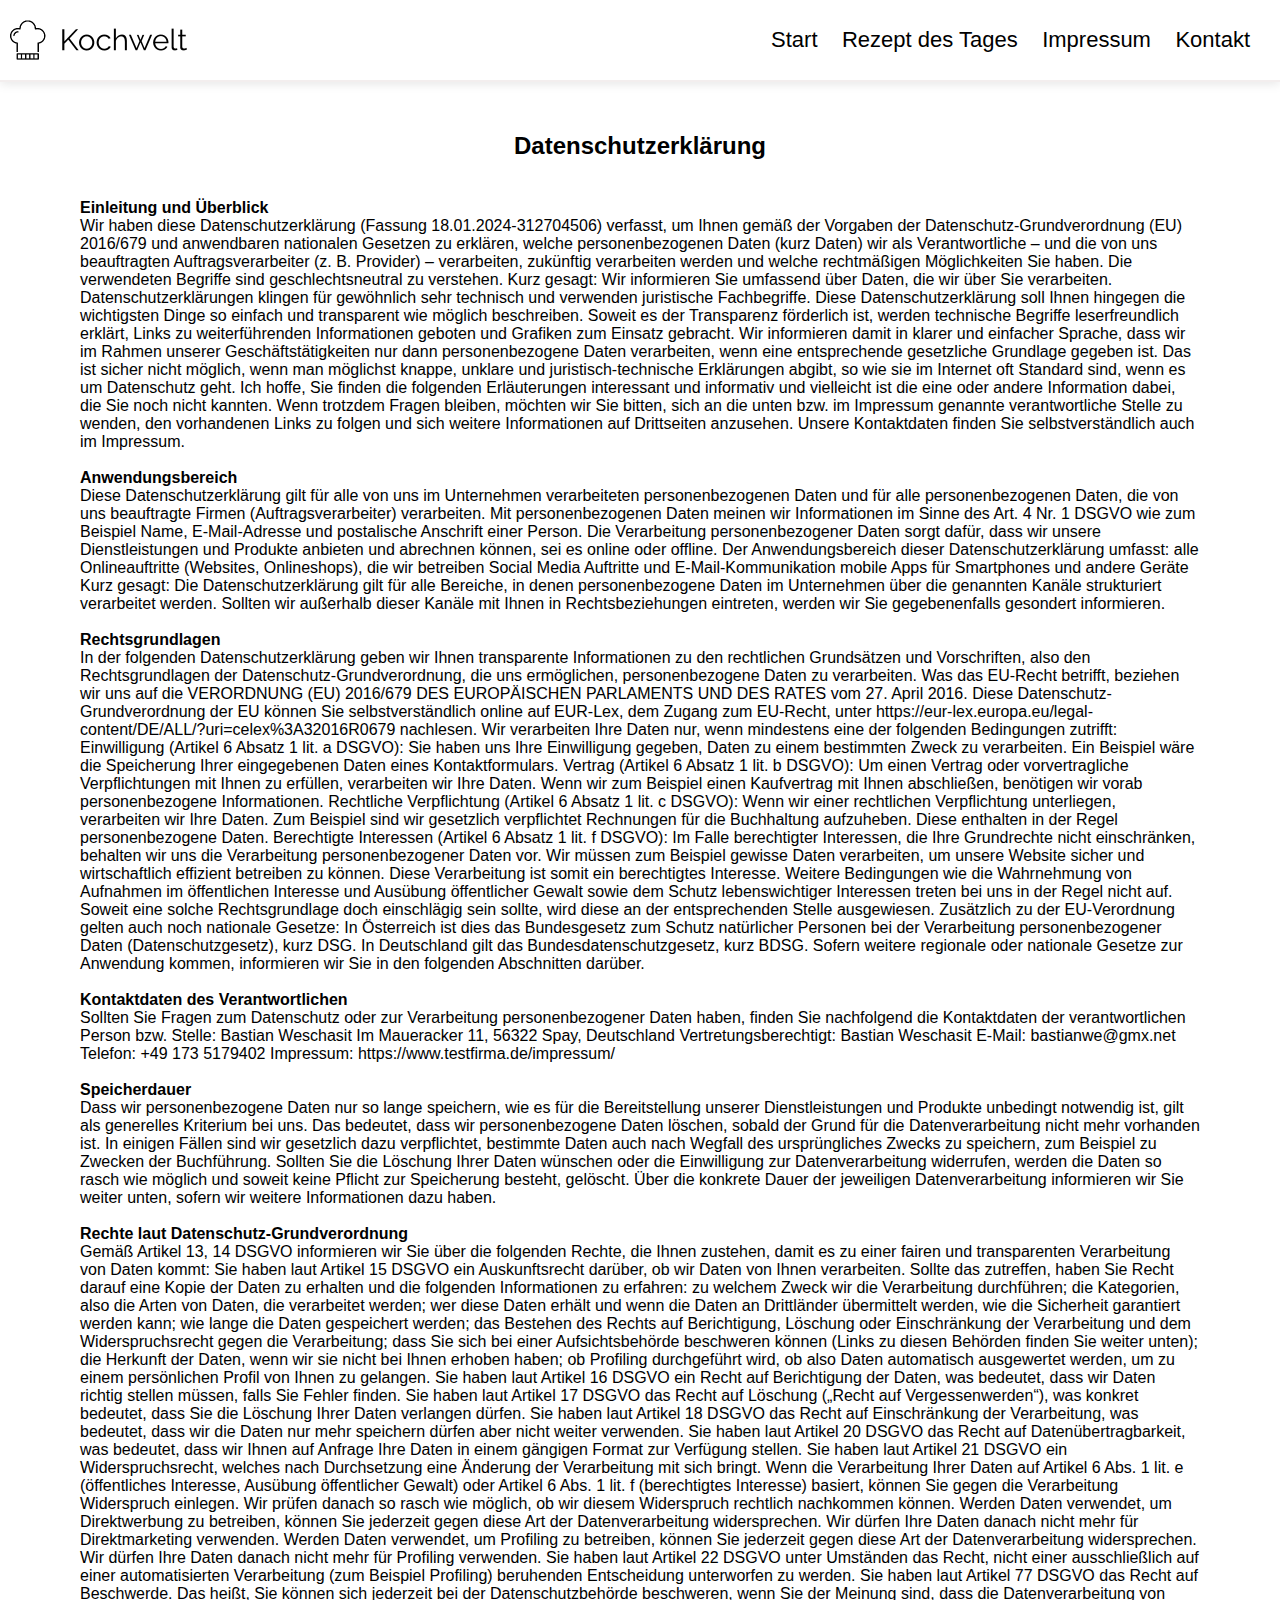
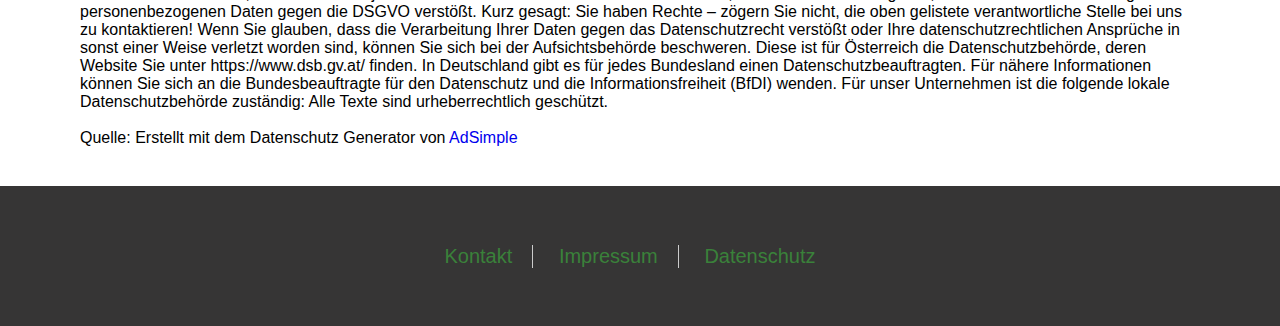
==== index_datenschutz.html @ af2f9a73 "first commit" ====
<!DOCTYPE html>
<html lang="en">

<head>
    <meta charset="UTF-8">
    <meta name="viewport" content="width=device-width, initial-scale=1.0">
    <title>Kochwelt</title>
    <link rel="stylesheet" href="style.css">
    <link rel="shortcut icon" href="img/icon.png" type="image/x-icon">
</head>

<body>
    <header>
        <div class="headerSection">
            <img src="img/logo.png" width="200px">
            <div class="navBar">
                <a href="index.html">Start</a>
                <a href="index_menu.html">Rezept des Tages</a>
                <a href="index_impressum.html">Impressum</a>
                <a href="index_mail.html">Kontakt</a>
            </div>
        </div>
    </header>
    <section class="impressum">
        <h2>Datenschutzerklärung</h2>
        <div>
            <p>
                <b>Einleitung und Überblick</b><br>
                Wir haben diese Datenschutzerklärung (Fassung 18.01.2024-312704506) verfasst, um Ihnen gemäß der
                Vorgaben der
                Datenschutz-Grundverordnung (EU) 2016/679 und anwendbaren nationalen Gesetzen zu erklären, welche
                personenbezogenen
                Daten (kurz Daten) wir als Verantwortliche – und die von uns beauftragten Auftragsverarbeiter (z. B.
                Provider) –
                verarbeiten, zukünftig verarbeiten werden und welche rechtmäßigen Möglichkeiten Sie haben. Die
                verwendeten Begriffe sind
                geschlechtsneutral zu verstehen. Kurz gesagt: Wir informieren Sie umfassend über Daten, die wir über Sie
                verarbeiten.
                Datenschutzerklärungen klingen für gewöhnlich sehr technisch und verwenden juristische Fachbegriffe.
                Diese
                Datenschutzerklärung soll Ihnen hingegen die wichtigsten Dinge so einfach und transparent wie möglich
                beschreiben.
                Soweit es der Transparenz förderlich ist, werden technische Begriffe leserfreundlich erklärt, Links zu
                weiterführenden
                Informationen geboten und Grafiken zum Einsatz gebracht. Wir informieren damit in klarer und einfacher
                Sprache, dass wir
                im Rahmen unserer Geschäftstätigkeiten nur dann personenbezogene Daten verarbeiten, wenn eine
                entsprechende gesetzliche
                Grundlage gegeben ist. Das ist sicher nicht möglich, wenn man möglichst knappe, unklare und
                juristisch-technische
                Erklärungen abgibt, so wie sie im Internet oft Standard sind, wenn es um Datenschutz geht. Ich hoffe,
                Sie finden die
                folgenden Erläuterungen interessant und informativ und vielleicht ist die eine oder andere Information
                dabei, die Sie
                noch nicht kannten. Wenn trotzdem Fragen bleiben, möchten wir Sie bitten, sich an die unten bzw. im
                Impressum genannte
                verantwortliche Stelle zu wenden, den vorhandenen Links zu folgen und sich weitere Informationen auf
                Drittseiten
                anzusehen. Unsere Kontaktdaten finden Sie selbstverständlich auch im Impressum.<br><br>
                <b>Anwendungsbereich</b><br>
                Diese Datenschutzerklärung gilt für alle von uns im Unternehmen verarbeiteten personenbezogenen Daten
                und für alle
                personenbezogenen Daten, die von uns beauftragte Firmen (Auftragsverarbeiter) verarbeiten. Mit
                personenbezogenen Daten
                meinen wir Informationen im Sinne des Art. 4 Nr. 1 DSGVO wie zum Beispiel Name, E-Mail-Adresse und
                postalische Anschrift
                einer Person. Die Verarbeitung personenbezogener Daten sorgt dafür, dass wir unsere Dienstleistungen und
                Produkte
                anbieten und abrechnen können, sei es online oder offline. Der Anwendungsbereich dieser
                Datenschutzerklärung umfasst:
                alle Onlineauftritte (Websites, Onlineshops), die wir betreiben Social Media Auftritte und
                E-Mail-Kommunikation mobile
                Apps für Smartphones und andere Geräte Kurz gesagt: Die Datenschutzerklärung gilt für alle Bereiche, in
                denen
                personenbezogene Daten im Unternehmen über die genannten Kanäle strukturiert verarbeitet werden. Sollten
                wir außerhalb
                dieser Kanäle mit Ihnen in Rechtsbeziehungen eintreten, werden wir Sie gegebenenfalls gesondert
                informieren.<br><br>
                <b>Rechtsgrundlagen</b><br>
                In der folgenden Datenschutzerklärung geben wir Ihnen transparente Informationen zu den rechtlichen
                Grundsätzen und
                Vorschriften, also den Rechtsgrundlagen der Datenschutz-Grundverordnung, die uns ermöglichen,
                personenbezogene Daten zu
                verarbeiten. Was das EU-Recht betrifft, beziehen wir uns auf die VERORDNUNG (EU) 2016/679 DES
                EUROPÄISCHEN PARLAMENTS
                UND DES RATES vom 27. April 2016. Diese Datenschutz-Grundverordnung der EU können Sie selbstverständlich
                online auf
                EUR-Lex, dem Zugang zum EU-Recht, unter
                https://eur-lex.europa.eu/legal-content/DE/ALL/?uri=celex%3A32016R0679
                nachlesen. Wir verarbeiten Ihre Daten nur, wenn mindestens eine der folgenden Bedingungen zutrifft:
                Einwilligung
                (Artikel 6 Absatz 1 lit. a DSGVO): Sie haben uns Ihre Einwilligung gegeben, Daten zu einem bestimmten
                Zweck zu
                verarbeiten. Ein Beispiel wäre die Speicherung Ihrer eingegebenen Daten eines Kontaktformulars. Vertrag
                (Artikel 6
                Absatz 1 lit. b DSGVO): Um einen Vertrag oder vorvertragliche Verpflichtungen mit Ihnen zu erfüllen,
                verarbeiten wir
                Ihre Daten. Wenn wir zum Beispiel einen Kaufvertrag mit Ihnen abschließen, benötigen wir vorab
                personenbezogene
                Informationen. Rechtliche Verpflichtung (Artikel 6 Absatz 1 lit. c DSGVO): Wenn wir einer rechtlichen
                Verpflichtung
                unterliegen, verarbeiten wir Ihre Daten. Zum Beispiel sind wir gesetzlich verpflichtet Rechnungen für
                die Buchhaltung
                aufzuheben. Diese enthalten in der Regel personenbezogene Daten. Berechtigte Interessen (Artikel 6
                Absatz 1 lit. f
                DSGVO): Im Falle berechtigter Interessen, die Ihre Grundrechte nicht einschränken, behalten wir uns die
                Verarbeitung
                personenbezogener Daten vor. Wir müssen zum Beispiel gewisse Daten verarbeiten, um unsere Website sicher
                und
                wirtschaftlich effizient betreiben zu können. Diese Verarbeitung ist somit ein berechtigtes Interesse.
                Weitere
                Bedingungen wie die Wahrnehmung von Aufnahmen im öffentlichen Interesse und Ausübung öffentlicher Gewalt
                sowie dem
                Schutz lebenswichtiger Interessen treten bei uns in der Regel nicht auf. Soweit eine solche
                Rechtsgrundlage doch
                einschlägig sein sollte, wird diese an der entsprechenden Stelle ausgewiesen. Zusätzlich zu der
                EU-Verordnung gelten
                auch noch nationale Gesetze: In Österreich ist dies das Bundesgesetz zum Schutz natürlicher Personen bei
                der
                Verarbeitung personenbezogener Daten (Datenschutzgesetz), kurz DSG. In Deutschland gilt das
                Bundesdatenschutzgesetz,
                kurz BDSG. Sofern weitere regionale oder nationale Gesetze zur Anwendung kommen, informieren wir Sie in
                den folgenden
                Abschnitten darüber.<br><br>
                <b>Kontaktdaten des Verantwortlichen</b><br>
                Sollten Sie Fragen zum Datenschutz oder zur Verarbeitung personenbezogener Daten haben, finden Sie
                nachfolgend die
                Kontaktdaten der verantwortlichen Person bzw. Stelle: Bastian Weschasit Im Maueracker 11,
                56322 Spay,
                Deutschland Vertretungsberechtigt: Bastian Weschasit E-Mail: bastianwe@gmx.net Telefon: +49 173 5179402
                Impressum:
                https://www.testfirma.de/impressum/<br><br>
                <b>Speicherdauer</b><br>
                Dass wir personenbezogene Daten nur so lange speichern, wie es für die Bereitstellung unserer
                Dienstleistungen und
                Produkte unbedingt notwendig ist, gilt als generelles Kriterium bei uns. Das bedeutet, dass wir
                personenbezogene Daten
                löschen, sobald der Grund für die Datenverarbeitung nicht mehr vorhanden ist. In einigen Fällen sind wir
                gesetzlich dazu
                verpflichtet, bestimmte Daten auch nach Wegfall des ursprüngliches Zwecks zu speichern, zum Beispiel zu
                Zwecken der
                Buchführung. Sollten Sie die Löschung Ihrer Daten wünschen oder die Einwilligung zur Datenverarbeitung
                widerrufen,
                werden die Daten so rasch wie möglich und soweit keine Pflicht zur Speicherung besteht, gelöscht. Über
                die konkrete
                Dauer der jeweiligen Datenverarbeitung informieren wir Sie weiter unten, sofern wir weitere
                Informationen dazu haben.<br><br>
                <b>Rechte laut Datenschutz-Grundverordnung</b><br>
                Gemäß Artikel 13, 14 DSGVO informieren wir Sie über die folgenden Rechte, die Ihnen zustehen, damit es
                zu einer fairen
                und transparenten Verarbeitung von Daten kommt: Sie haben laut Artikel 15 DSGVO ein Auskunftsrecht
                darüber, ob wir Daten
                von Ihnen verarbeiten. Sollte das zutreffen, haben Sie Recht darauf eine Kopie der Daten zu erhalten und
                die folgenden
                Informationen zu erfahren: zu welchem Zweck wir die Verarbeitung durchführen; die Kategorien, also die
                Arten von Daten,
                die verarbeitet werden; wer diese Daten erhält und wenn die Daten an Drittländer übermittelt werden, wie
                die Sicherheit
                garantiert werden kann; wie lange die Daten gespeichert werden; das Bestehen des Rechts auf
                Berichtigung, Löschung oder
                Einschränkung der Verarbeitung und dem Widerspruchsrecht gegen die Verarbeitung; dass Sie sich bei einer
                Aufsichtsbehörde beschweren können (Links zu diesen Behörden finden Sie weiter unten); die Herkunft der
                Daten, wenn wir
                sie nicht bei Ihnen erhoben haben; ob Profiling durchgeführt wird, ob also Daten automatisch ausgewertet
                werden, um zu
                einem persönlichen Profil von Ihnen zu gelangen. Sie haben laut Artikel 16 DSGVO ein Recht auf
                Berichtigung der Daten,
                was bedeutet, dass wir Daten richtig stellen müssen, falls Sie Fehler finden. Sie haben laut Artikel 17
                DSGVO das Recht
                auf Löschung („Recht auf Vergessenwerden“), was konkret bedeutet, dass Sie die Löschung Ihrer Daten
                verlangen dürfen.
                Sie haben laut Artikel 18 DSGVO das Recht auf Einschränkung der Verarbeitung, was bedeutet, dass wir die
                Daten nur mehr
                speichern dürfen aber nicht weiter verwenden. Sie haben laut Artikel 20 DSGVO das Recht auf
                Datenübertragbarkeit, was
                bedeutet, dass wir Ihnen auf Anfrage Ihre Daten in einem gängigen Format zur Verfügung stellen. Sie
                haben laut Artikel
                21 DSGVO ein Widerspruchsrecht, welches nach Durchsetzung eine Änderung der Verarbeitung mit sich
                bringt. Wenn die
                Verarbeitung Ihrer Daten auf Artikel 6 Abs. 1 lit. e (öffentliches Interesse, Ausübung öffentlicher
                Gewalt) oder Artikel
                6 Abs. 1 lit. f (berechtigtes Interesse) basiert, können Sie gegen die Verarbeitung Widerspruch
                einlegen. Wir prüfen
                danach so rasch wie möglich, ob wir diesem Widerspruch rechtlich nachkommen können. Werden Daten
                verwendet, um
                Direktwerbung zu betreiben, können Sie jederzeit gegen diese Art der Datenverarbeitung widersprechen.
                Wir dürfen Ihre
                Daten danach nicht mehr für Direktmarketing verwenden. Werden Daten verwendet, um Profiling zu
                betreiben, können Sie
                jederzeit gegen diese Art der Datenverarbeitung widersprechen. Wir dürfen Ihre Daten danach nicht mehr
                für Profiling
                verwenden. Sie haben laut Artikel 22 DSGVO unter Umständen das Recht, nicht einer ausschließlich auf
                einer
                automatisierten Verarbeitung (zum Beispiel Profiling) beruhenden Entscheidung unterworfen zu werden. Sie
                haben laut
                Artikel 77 DSGVO das Recht auf Beschwerde. Das heißt, Sie können sich jederzeit bei der
                Datenschutzbehörde beschweren,
                wenn Sie der Meinung sind, dass die Datenverarbeitung von personenbezogenen Daten gegen die DSGVO
                verstößt. Kurz gesagt:
                Sie haben Rechte – zögern Sie nicht, die oben gelistete verantwortliche Stelle bei uns zu kontaktieren!
                Wenn Sie
                glauben, dass die Verarbeitung Ihrer Daten gegen das Datenschutzrecht verstößt oder Ihre
                datenschutzrechtlichen
                Ansprüche in sonst einer Weise verletzt worden sind, können Sie sich bei der Aufsichtsbehörde
                beschweren. Diese ist für
                Österreich die Datenschutzbehörde, deren Website Sie unter https://www.dsb.gv.at/ finden. In Deutschland
                gibt es für
                jedes Bundesland einen Datenschutzbeauftragten. Für nähere Informationen können Sie sich an die
                Bundesbeauftragte für
                den Datenschutz und die Informationsfreiheit (BfDI) wenden. Für unser Unternehmen ist die folgende
                lokale
                Datenschutzbehörde zuständig: Alle Texte sind urheberrechtlich geschützt.<br><br> Quelle: Erstellt mit
                dem
                Datenschutz Generator
                von <a href="https://www.adsimple.de/datenschutz-generator/" target="_blank"
                    style="text-decoration: none;">AdSimple</a>
            </p>
        </div>
    </section>
    <footer>
        <a href="index_mail.html">Kontakt</a>
        <a href="index_impressum.html">Impressum</a>
        <a href="index_datenschutz.html">Datenschutz</a>
    </footer>
</body>

</html>
---- style.css ----
body {
  margin: 0;
  font-family: sans-serif;
  scrollbar-width: thin;
  scrollbar-color: transparent transparent;

}

body::-webkit-scrollbar {
  width: 8px;
}

body::-webkit-scrollbar-thumb {
  background-color: #535753;
  border-radius: 6px;
}

body::-webkit-scrollbar-track {
  background-color: #f0f0f0;
}

.headerSection {
  display: flex;
  justify-content: space-between;
  padding: 10px;
  align-items: center;
  border-bottom: 2px solid #f3eeee;
  box-shadow: 0px 2px 10px rgba(0, 0, 0, 0.1);
}

.navBar a {
  margin-right: 20px;
  font-size: 22px;
  text-decoration: none;
  color: black;
}

.navBar a:hover {
  color: rgb(13, 102, 13);
  border-bottom: 2px solid rgb(13, 102, 13);
}

.recipeOfTheDay {
  display: flex;
  margin: 30px 80px 30px 80px;
}

.recipePicture img {
  width: 300px;
  height: 300px;
  border-radius: 20px;
  object-fit: cover;
}

.recipeDescription {
  padding-left: 30px;
}

.recipeDescription p {
  margin-bottom: 40px;
}

.otherRecipeSection {
  background-color: rgb(248, 244, 244);
  padding: 25px;
}

.otherRecipeSection h2 {
  text-align: center;
  margin-bottom: 30px;
}

.allOtherRecipe {
  display: flex;
  justify-content: space-around;
}

.otherRecipe img {
  object-fit: cover;
  border-radius: 20px;
  cursor: pointer;
  transition: transform 0.3s ease;
  margin-bottom: 10px;
}

.otherRecipe img:hover {
  transform: scale(1.1);
}

.otherRecipe {
  display: flex;
  flex-direction: column;
}

.otherRecipe span {
  text-align: center;
  font-size: 20px;
  margin-top: 10px;
  font-weight: bold;
}

.newsSection h2 {
  text-align: center;
  margin-bottom: 30px;
  margin-top: 40px;

}

.newsSection {
  margin: 30px 80px 30px 80px;
}

.newsDescription p {
  margin-right: 30px;
  margin-top: 50px;
}

.news {
  display: flex;
}

.news img {
  object-fit: cover;
  border-radius: 20px;
}

footer {
  height: 140px;
  background-color: rgb(54, 53, 53);
  display: flex;
  align-items: center;
  justify-content: center;
  gap: 2%;
  margin-bottom: 0;
}

footer a {
  text-decoration: none;
  color: rgb(58, 129, 58);
  border-right: 1px solid #ccc;
  padding-right: 20px;
  font-size: 20px;
}

footer a:last-child {
  border-right: none;
}

footer a:hover {
  color: #06611a;
}

.contact {
  margin: 46px 80px 30px 80px;
}

form {
  max-width: 400px;
  margin: 30px 80px 60px 80px;
}

label {
  display: block;
  margin-bottom: 10px;
}

input {
  width: 100%;
  padding: 8px;
  margin-top: 4px;
  margin-bottom: 10px;
  box-sizing: border-box;
}

textarea {
  width: 100%;
  height: 300px;
  padding: 10px;
  margin-top: 4px;
  margin-bottom: 10px;
  box-sizing: border-box;
}

button {
  background-color: #4caf50;
  color: white;
  padding: 10px 15px;
  border: none;
  border-radius: 5px;
  cursor: pointer;
}

button:hover {
  background-color: #45a049;
}

.popup {
  display: none;
  position: fixed;
  top: 50%;
  left: 50%;
  transform: translate(-50%, -50%);
  background-color: #4caf50;
  padding: 50px;
  color: white;
  border-radius: 10px;
}

.popup-content {
  text-align: center;
}

.close {
  position: absolute;
  top: 10px;
  right: 10px;
  font-size: 20px;
  cursor: pointer;
}

.impressum h2 {
  text-align: center;
  margin-bottom: 39px;
  margin-top: 50px;
}

.impressum {
  margin: 30px 80px 39px 80px;
}

.recipeSection img {
  object-fit: cover;
  border-radius: 20px;
}

.recipeSection {
  margin: 30px 80px 30px 80px;
}

.recipeSection h3 {
  margin: 30px 0px 10px 0px;
}

.recipeInfo {
  margin-bottom: 50px;
}

.recipeInfo span {
  align-items: center;
  background: #8686854d;
  border-radius: 8px;
  display: inline-flex;
  height: 16px;
  margin: 5px 5px 5px 0px;
  padding: 6px 8px;
}

.recipeInfo span i {
  padding-right: 8px;
}

.portions {
  display: flex;
  align-items: center;
}

.portions input {
  padding: 10px;
  margin-right: 0;
  border: 1px solid #ccc;
  box-sizing: border-box;
  border-radius: 0;
  border-right: none;
  border-top-left-radius: 10px;
  border-bottom-left-radius: 10px;
}

.buttons {
  padding: 10px;
  margin-right: 0;
  border: 1px solid #ccc;
  box-sizing: border-box;
  border-radius: 0;
  margin-bottom: 5px;
  border-top-right-radius: 10px;
  border-bottom-right-radius: 10px;
}

.portions input {
  max-width: 100px;
  text-align: center;
}

.portions p {
  margin-right: 5px;
}

table {
  border-collapse: collapse;
  width: 100%;
}

tbody tr:nth-child(odd) {
  background-color: #f2f2f2;
}

tbody tr:nth-child(even) {
  background-color: #ffffff;
}

td {
  padding: 8px;
  text-align: left;
  border-spacing: 0;
}

.t-left {
  width: 3%;
}

.t-right {
  width: 70%;
}

.preparationInfo span {
  align-items: center;
  background: #8686854d;
  border-radius: 8px;
  display: inline-flex;
  height: 16px;
  margin: 5px 5px 5px 0px;
  padding: 6px 8px;
}

.preparationInfo span i {
  padding-right: 8px;
}
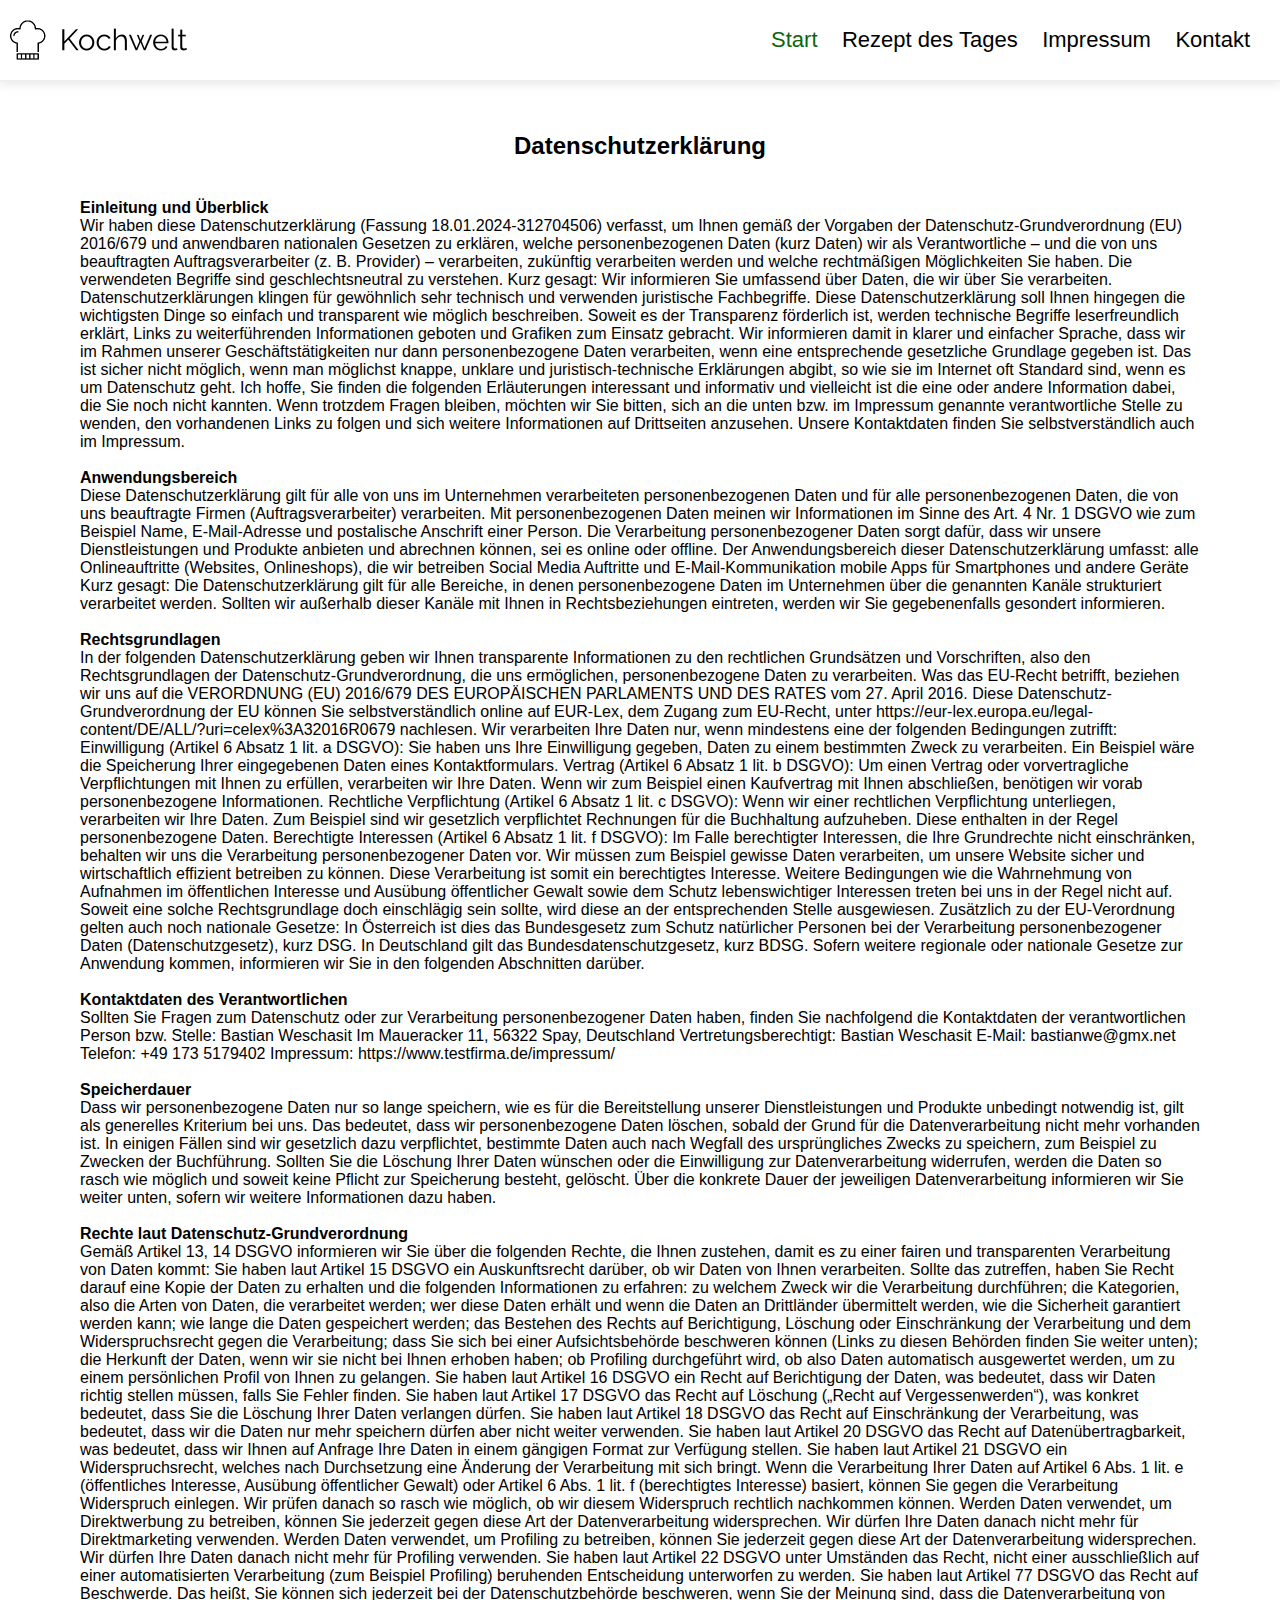
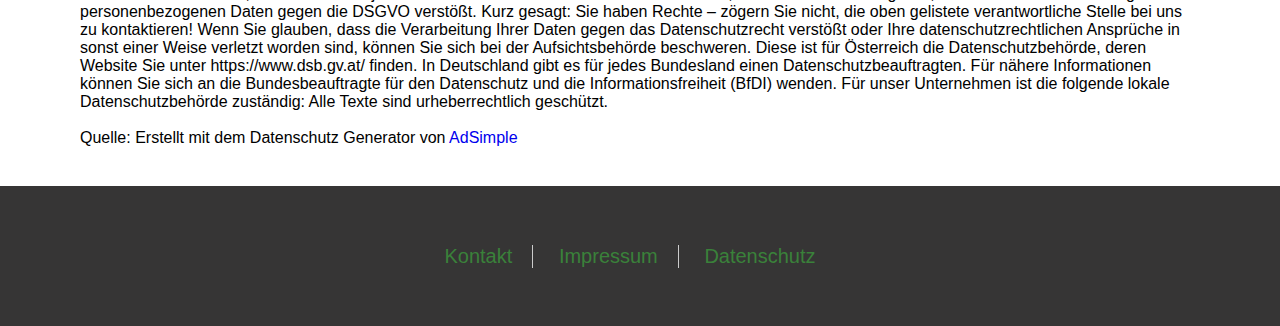
==== commit 0774a2e3: "finished" ====
--- a/index_datenschutz.html
+++ b/index_datenschutz.html
@@ -12,12 +12,18 @@
 <body>
     <header>
         <div class="headerSection">
-            <img src="img/logo.png" width="200px">
+            <img onclick="window.location.href='index.html'" src="img/logo.png" style="cursor: pointer;" width="200px">
             <div class="navBar">
-                <a href="index.html">Start</a>
+                <a href="index.html" style="color: rgb(13, 102, 13);">Start</a>
                 <a href="index_menu.html">Rezept des Tages</a>
                 <a href="index_impressum.html">Impressum</a>
                 <a href="index_mail.html">Kontakt</a>
+            </div>
+            <div class="hamburger" onclick="toggleNavBar()">
+                <span class="bar"></span>
+                <span class="bar"></span>
+                <span class="bar"></span>
+                <span class="bar"></span>
             </div>
         </div>
     </header>
--- a/style.css
+++ b/style.css
@@ -58,61 +58,6 @@
 
 .recipeDescription p {
   margin-bottom: 40px;
-}
-
-.otherRecipeSection {
-  background-color: rgb(248, 244, 244);
-  padding: 25px;
-}
-
-.otherRecipeSection h2 {
-  text-align: center;
-  margin-bottom: 30px;
-}
-
-.allOtherRecipe {
-  display: flex;
-  justify-content: space-around;
-}
-
-.otherRecipe img {
-  object-fit: cover;
-  border-radius: 20px;
-  cursor: pointer;
-  transition: transform 0.3s ease;
-  margin-bottom: 10px;
-}
-
-.otherRecipe img:hover {
-  transform: scale(1.1);
-}
-
-.otherRecipe {
-  display: flex;
-  flex-direction: column;
-}
-
-.otherRecipe span {
-  text-align: center;
-  font-size: 20px;
-  margin-top: 10px;
-  font-weight: bold;
-}
-
-.newsSection h2 {
-  text-align: center;
-  margin-bottom: 30px;
-  margin-top: 40px;
-
-}
-
-.newsSection {
-  margin: 30px 80px 30px 80px;
-}
-
-.newsDescription p {
-  margin-right: 30px;
-  margin-top: 50px;
 }
 
 .news {
@@ -228,110 +173,182 @@
   margin: 30px 80px 39px 80px;
 }
 
-.recipeSection img {
+.sectionDesireForNewThings {
+  background-color: rgb(248, 244, 244);
+  padding: 25px;
+}
+
+.sectionDesireForNewThings h2 {
+  text-align: center;
+  margin-bottom: 30px;
+}
+
+.allRecipes {
+  display: flex;
+  justify-content: space-around;
+}
+
+
+.recipes img {
   object-fit: cover;
   border-radius: 20px;
-}
-
-.recipeSection {
+  cursor: pointer;
+  transition: transform 0.3s ease;
+  margin-bottom: 10px;
+}
+
+.recipes img:hover {
+  transform: scale(1.1);
+}
+
+.recipes {
+  display: flex;
+  flex-direction: column;
+}
+
+.recipes span {
+  text-align: center;
+  font-size: 20px;
+  margin-top: 10px;
+  font-weight: bold;
+}
+
+.sectionNews h2 {
+  text-align: center;
+  margin-bottom: 30px;
+  margin-top: 40px;
+
+}
+
+.sectionNews {
   margin: 30px 80px 30px 80px;
 }
 
-.recipeSection h3 {
-  margin: 30px 0px 10px 0px;
-}
-
-.recipeInfo {
-  margin-bottom: 50px;
-}
-
-.recipeInfo span {
-  align-items: center;
-  background: #8686854d;
-  border-radius: 8px;
-  display: inline-flex;
-  height: 16px;
-  margin: 5px 5px 5px 0px;
-  padding: 6px 8px;
-}
-
-.recipeInfo span i {
-  padding-right: 8px;
-}
-
-.portions {
-  display: flex;
-  align-items: center;
-}
-
-.portions input {
-  padding: 10px;
-  margin-right: 0;
-  border: 1px solid #ccc;
-  box-sizing: border-box;
-  border-radius: 0;
-  border-right: none;
-  border-top-left-radius: 10px;
-  border-bottom-left-radius: 10px;
-}
-
-.buttons {
-  padding: 10px;
-  margin-right: 0;
-  border: 1px solid #ccc;
-  box-sizing: border-box;
-  border-radius: 0;
-  margin-bottom: 5px;
-  border-top-right-radius: 10px;
-  border-bottom-right-radius: 10px;
-}
-
-.portions input {
-  max-width: 100px;
-  text-align: center;
-}
-
-.portions p {
-  margin-right: 5px;
-}
-
-table {
-  border-collapse: collapse;
-  width: 100%;
-}
-
-tbody tr:nth-child(odd) {
-  background-color: #f2f2f2;
-}
-
-tbody tr:nth-child(even) {
-  background-color: #ffffff;
-}
-
-td {
-  padding: 8px;
-  text-align: left;
-  border-spacing: 0;
-}
-
-.t-left {
-  width: 3%;
-}
-
-.t-right {
-  width: 70%;
-}
-
-.preparationInfo span {
-  align-items: center;
-  background: #8686854d;
-  border-radius: 8px;
-  display: inline-flex;
-  height: 16px;
-  margin: 5px 5px 5px 0px;
-  padding: 6px 8px;
-}
-
-.preparationInfo span i {
-  padding-right: 8px;
+.news {
+  display: flex;
+}
+
+.news img {
+  object-fit: cover;
+  border-radius: 20px;
+}
+
+.navBar {
+  display: block;
+}
+
+.descriptionNews {
+  margin-right: 30px;
+  margin-top: 5px;
+}
+
+.hamburger {
+  display: none;
+  cursor: pointer;
+}
+
+.bar {
+  display: block;
+  width: 25px;
+  height: 3px;
+  margin: 5px auto;
+  -webkit-transition: all 0.3s ease-in-out;
+  transition: all 0.3s ease-in-out;
+  background-color: white;
+}
+
+@media (max-width: 770px) {
+  .recipeOfTheDay {
+    flex-direction: column;
+  }
+
+  .recipePicture {
+    display: flex;
+    justify-content: center;
+  }
+
+  .recipeDescription {
+    padding-left: 0;
+  }
+
+  .allRecipes {
+    flex-direction: column;
+    justify-content: center;
+    align-items: center;
+  }
+
+  .recipes span {
+    text-align: center;
+    font-size: 20px;
+    font-weight: bold;
+    margin-bottom: 40px;
+  }
+}
+
+@media (max-width: 750px) {
+  .navBar {
+    display: none;
+  }
+
+  .navBar.active {
+    display: block;
+    background-color: #ffffff;
+    position: absolute;
+    top: 60px;
+    left: 0;
+    width: 100%;
+
+    opacity: 80%;
+  }
+
+  .navBar.active a {
+    display: block;
+    padding: 10px;
+    color: #000000;
+    /* Textfarbe ändern */
+    text-decoration: none;
+    border-bottom: 1px solid #bdbdbd;
+    /* Fügt Trennlinien zwischen den Links hinzu */
+  }
+
+  .hamburger {
+    display: block;
+    cursor: pointer;
+  }
+
+  .bar {
+    display: block;
+    background-color: #333;
+    height: 3px;
+    margin: 6px 0;
+  }
+}
+
+@media (max-width: 555px) {
+  .news {
+    flex-direction: column;
+    justify-content: center;
+    align-items: center;
+  }
+
+  .news img {
+    margin-top: 30px;
+    width: 250px;
+    height: 200px;
+  }
+
+  .descriptionNews {
+    margin-right: 0;
+  }
+}
+
+@media (max-width: 400px) {
+  .recipePicture img {
+    width: 200px;
+    height: 200px;
+  }
+
+  footer a {
+    font-size: 15px;
+  }
 }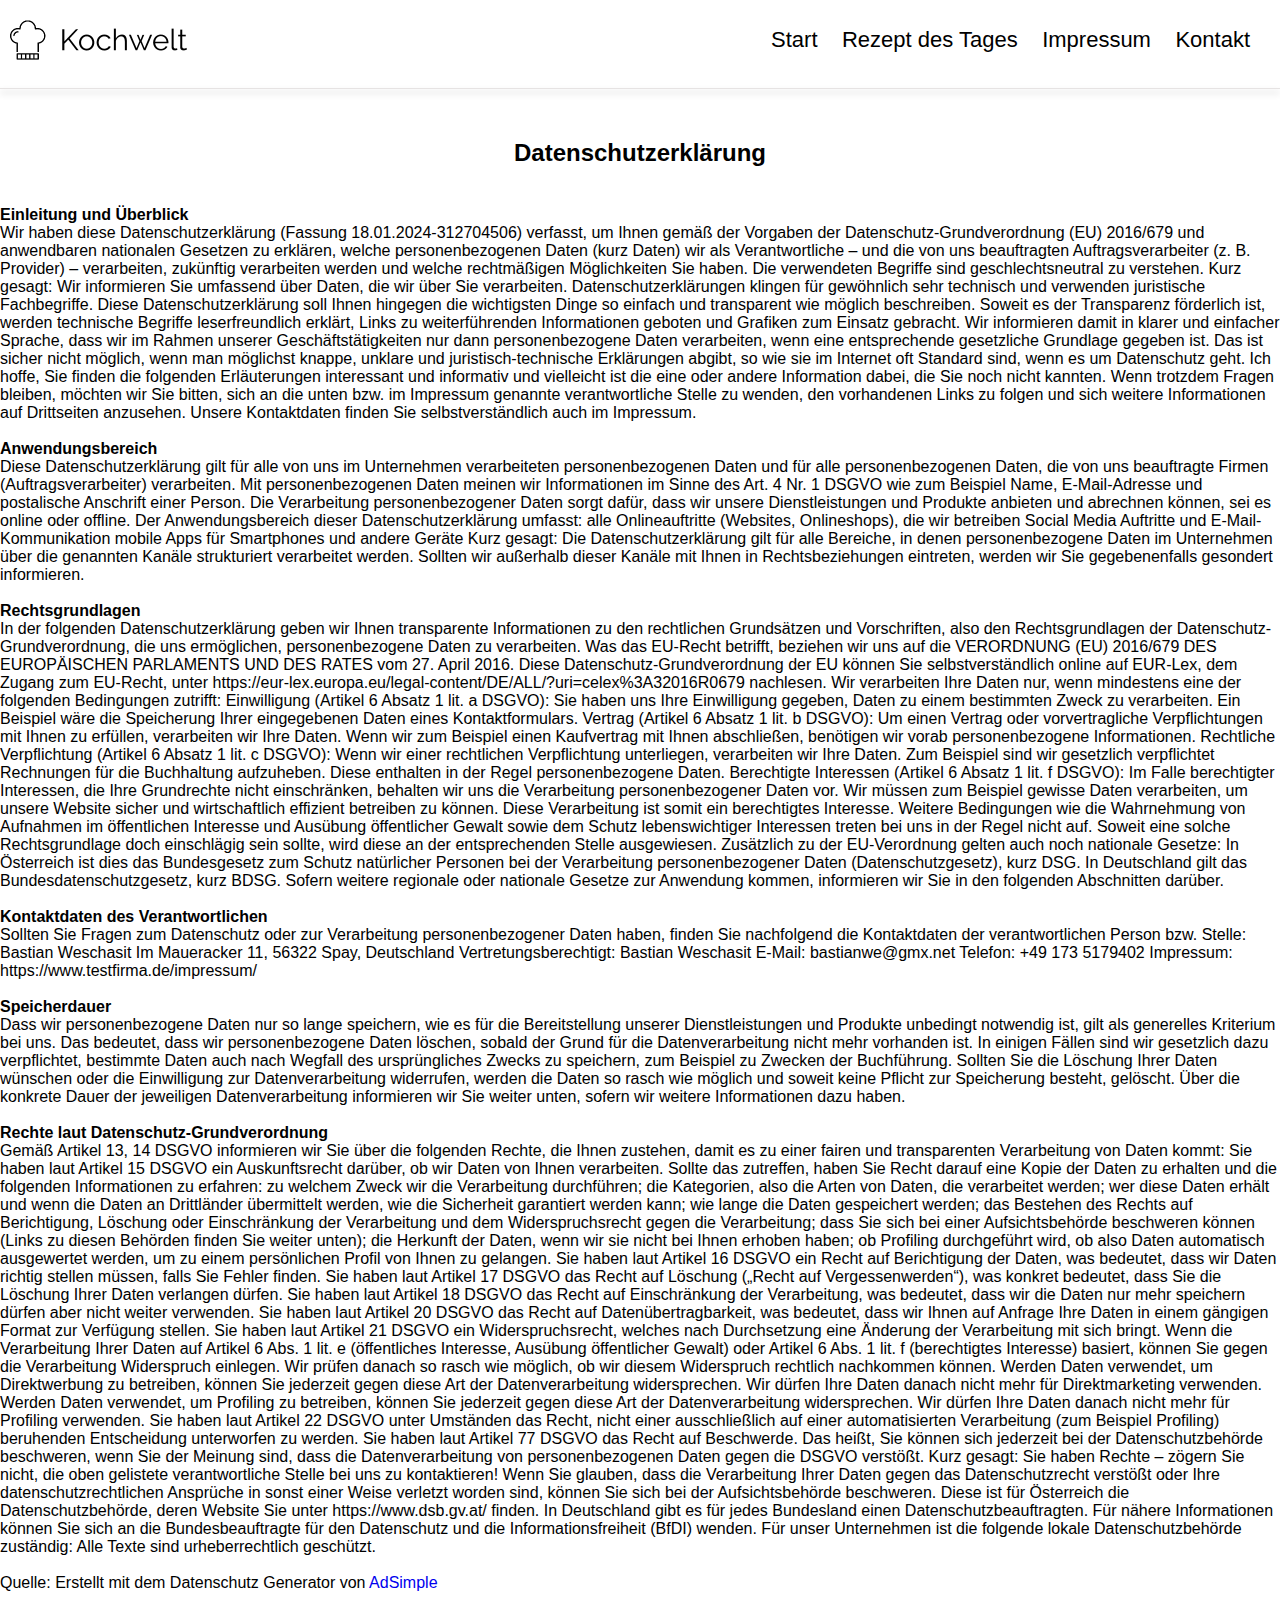
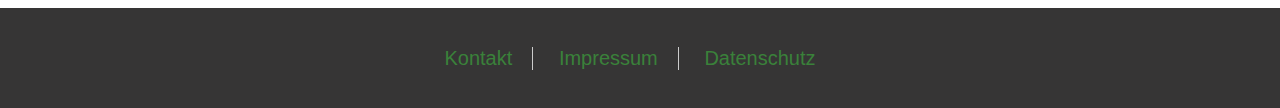
==== commit b16756f9: "finish" ====
--- a/index_datenschutz.html
+++ b/index_datenschutz.html
@@ -14,7 +14,7 @@
         <div class="headerSection">
             <img onclick="window.location.href='index.html'" src="img/logo.png" style="cursor: pointer;" width="200px">
             <div class="navBar">
-                <a href="index.html" style="color: rgb(13, 102, 13);">Start</a>
+                <a href="index.html">Start</a>
                 <a href="index_menu.html">Rezept des Tages</a>
                 <a href="index_impressum.html">Impressum</a>
                 <a href="index_mail.html">Kontakt</a>
@@ -27,6 +27,7 @@
             </div>
         </div>
     </header>
+    <div class="underline"></div>
     <section class="impressum">
         <h2>Datenschutzerklärung</h2>
         <div>
--- a/style.css
+++ b/style.css
@@ -1,9 +1,18 @@
+main {
+  max-width: 1440px;
+}
+
+.mainContainer {
+  display: flex;
+  justify-content: center;
+}
+
 body {
   margin: 0;
-  font-family: sans-serif;
+  font-family: 'Raleway', sans-serif;
   scrollbar-width: thin;
   scrollbar-color: transparent transparent;
-
+  min-height: 100vh;
 }
 
 body::-webkit-scrollbar {
@@ -19,13 +28,21 @@
   background-color: #f0f0f0;
 }
 
+header {
+  max-width: 1440px;
+  margin: 0 auto;
+  padding: 10px;
+}
+
 .headerSection {
   display: flex;
+  align-items: center;
   justify-content: space-between;
-  padding: 10px;
-  align-items: center;
-  border-bottom: 2px solid #f3eeee;
-  box-shadow: 0px 2px 10px rgba(0, 0, 0, 0.1);
+}
+
+.navBar {
+  display: flex;
+  margin-left: 20px;
 }
 
 .navBar a {
@@ -42,7 +59,11 @@
 
 .recipeOfTheDay {
   display: flex;
-  margin: 30px 80px 30px 80px;
+  justify-content: space-between;
+  max-width: 1440px;
+  margin: 0px auto;
+  padding-top: 25px;
+  padding-bottom: 25px;
 }
 
 .recipePicture img {
@@ -70,12 +91,13 @@
 }
 
 footer {
-  height: 140px;
+  height: 100px;
   background-color: rgb(54, 53, 53);
   display: flex;
   align-items: center;
   justify-content: center;
   gap: 2%;
+  width: 100%;
   margin-bottom: 0;
 }
 
@@ -96,17 +118,27 @@
 }
 
 .contact {
-  margin: 46px 80px 30px 80px;
+  max-width: 1440px;
+  margin: 0 auto;
+  padding-top: 25px;
 }
 
 form {
-  max-width: 400px;
-  margin: 30px 80px 60px 80px;
+  padding-top: 70px;
+  max-width: 600px;
+  margin: 0 auto;
+  height: 100vh;
 }
 
 label {
   display: block;
   margin-bottom: 10px;
+}
+
+.portions label {
+  display: block;
+  margin-bottom: 10px;
+  margin-right: 15px;
 }
 
 input {
@@ -170,11 +202,16 @@
 }
 
 .impressum {
-  margin: 30px 80px 39px 80px;
+  max-width: 1440px;
+  margin: 0 auto;
+}
+
+.impressumText {
+  min-height: 100vh;
 }
 
 .sectionDesireForNewThings {
-  background-color: rgb(248, 244, 244);
+  background-color: #f3f3f3;
   padding: 25px;
 }
 
@@ -185,7 +222,9 @@
 
 .allRecipes {
   display: flex;
-  justify-content: space-around;
+  justify-content: space-between;
+  max-width: 1440px;
+  margin: 0 auto;
 }
 
 
@@ -221,7 +260,10 @@
 }
 
 .sectionNews {
-  margin: 30px 80px 30px 80px;
+  max-width: 1440px;
+  margin: 0 auto;
+  padding-top: 25px;
+  padding-bottom: 25px;
 }
 
 .news {
@@ -257,6 +299,34 @@
   background-color: white;
 }
 
+.underline {
+  width: 100%;
+  height: 1px;
+  background-color: rgb(230, 227, 227);
+  box-shadow: 0px 4px 6px rgba(0, 0, 0, 0.3);
+  margin-top: 8px;
+  margin-bottom: 16px;
+}
+
+#profil .profilimg {
+  width: 200px;
+  height: 200px;
+  border-radius: 50%;
+  object-fit: cover;
+}
+
+#profil p {
+  font-weight: 400;
+  font-size: 18px;
+}
+
+.creator {
+  text-align: center;
+  font-size: 18px;
+  max-width: 200px;
+}
+
+
 @media (max-width: 770px) {
   .recipeOfTheDay {
     flex-direction: column;
@@ -269,6 +339,9 @@
 
   .recipeDescription {
     padding-left: 0;
+    align-items: center;
+    display: flex;
+    flex-direction: column;
   }
 
   .allRecipes {
@@ -282,6 +355,10 @@
     font-size: 20px;
     font-weight: bold;
     margin-bottom: 40px;
+  }
+
+  h2 {
+    text-align: center;
   }
 }
 
@@ -305,10 +382,8 @@
     display: block;
     padding: 10px;
     color: #000000;
-    /* Textfarbe ändern */
     text-decoration: none;
     border-bottom: 1px solid #bdbdbd;
-    /* Fügt Trennlinien zwischen den Links hinzu */
   }
 
   .hamburger {
